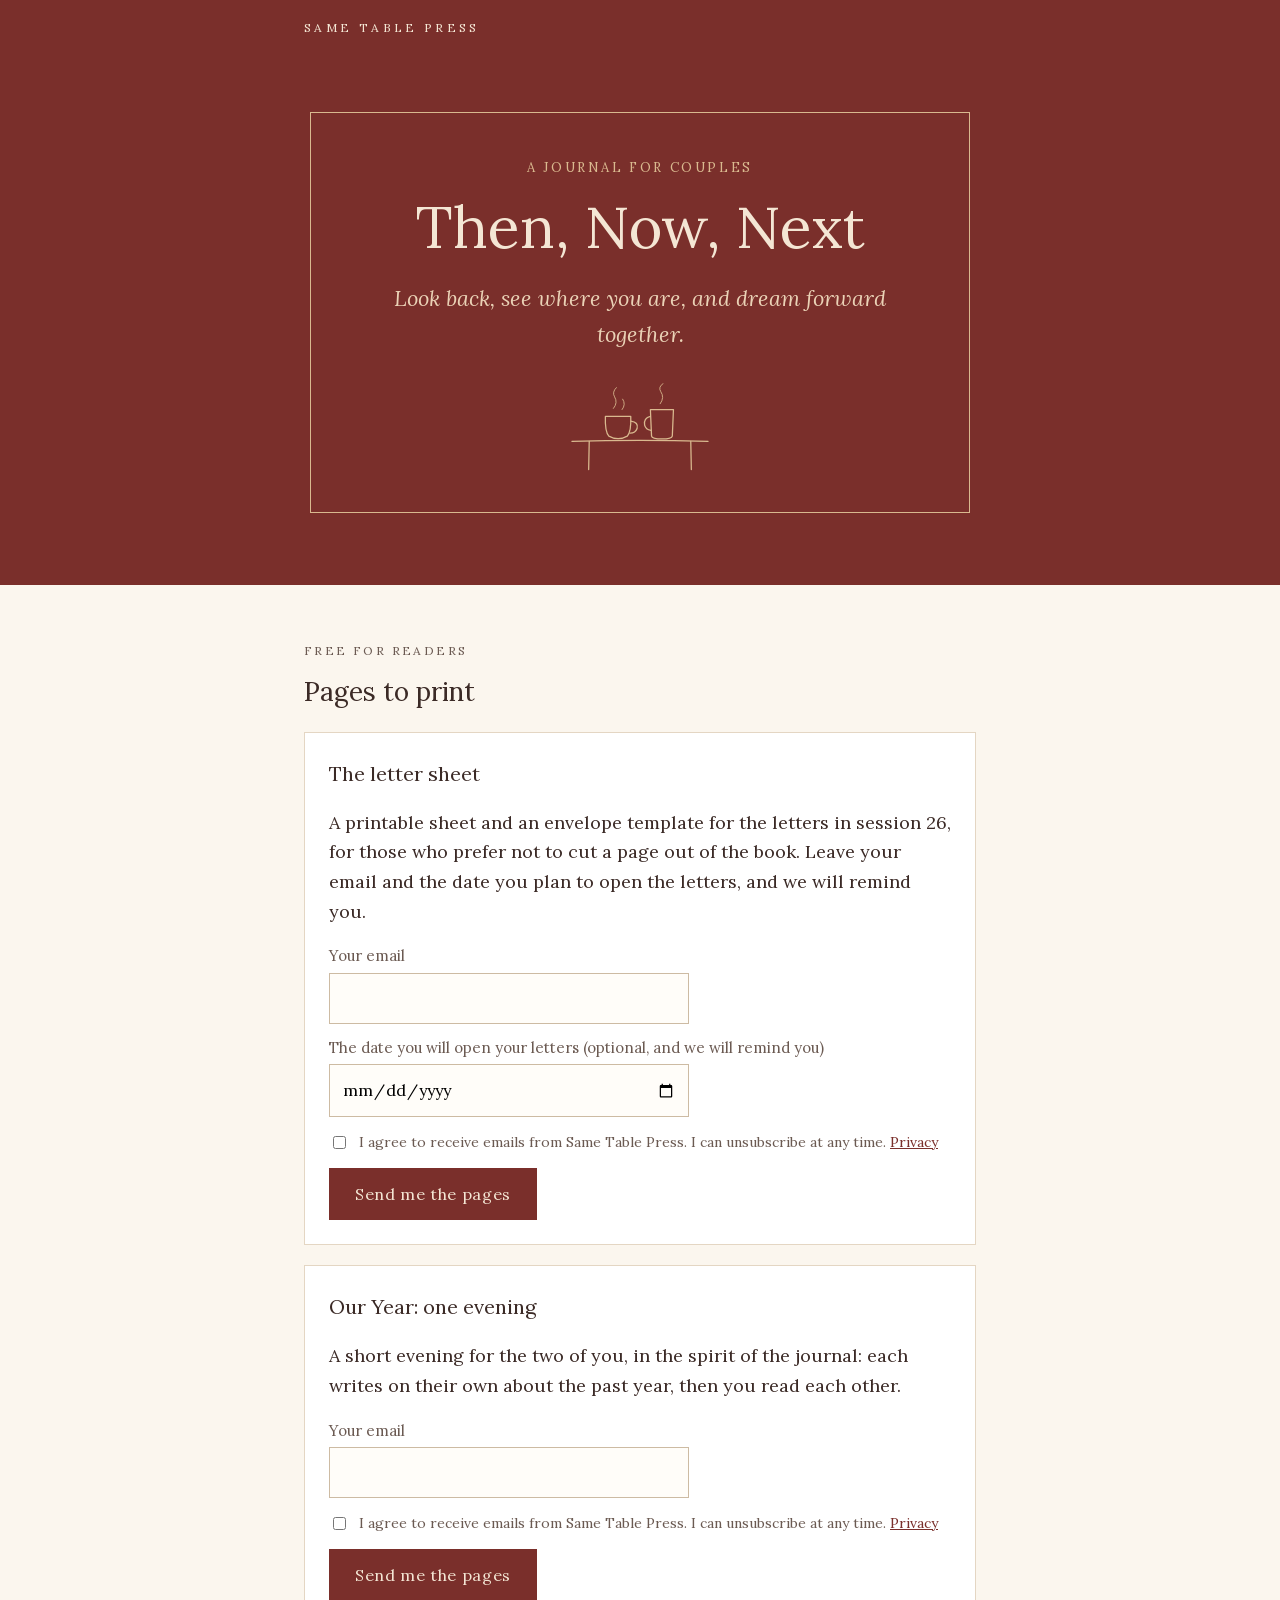
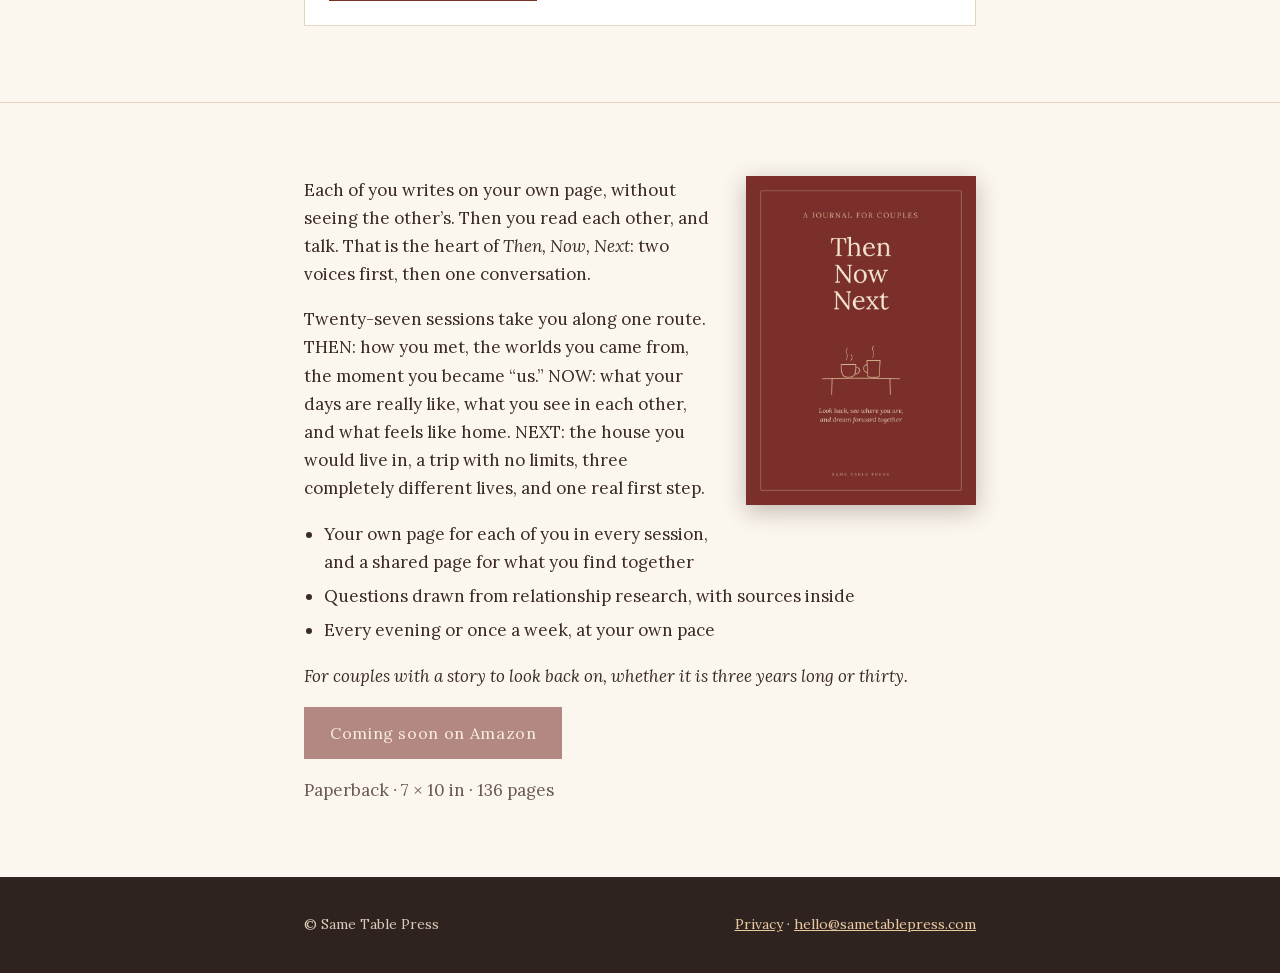
==== tnn/index.html @ 70d6d804 "Same Table Press site v5 (09.11.2026) Co-Authored-By: Claude Opus 5.5 <noreply@anthropic.com> Claude" ====
<!doctype html>
<html lang="en"><head><meta charset="utf-8">
<meta name="viewport" content="width=device-width,initial-scale=1">
<title>Then, Now, Next: A journal for couples | Same Table Press</title>
<meta name="description" content="Look back, see where you are, and dream forward together.">
<link rel="canonical" href="https://sametablepress.com/tnn/">
<meta property="og:title" content="Then, Now, Next: A journal for couples | Same Table Press"><meta property="og:description" content="Look back, see where you are, and dream forward together.">
<meta property="og:type" content="website"><meta property="og:url" content="https://sametablepress.com/tnn/">
<link rel="stylesheet" href="/assets/style.css">
</head><body>
<header class="top"><div class="wrap"><a href="/">Same Table Press</a></div></header>
<div class="hero"><div class="frame"><p class="tag">A journal for couples</p><h1>Then, Now, Next</h1><p class="lead">Look back, see where you are, and dream forward together.</p><svg class="cups" viewBox="0 0 260 155" fill="none" stroke="#d9b98f" stroke-width="2.2" stroke-linecap="round" stroke-linejoin="round" aria-hidden="true">
<path d="M12 101 Q130 98 248 101"/><path d="M42 101 L41 150"/><path d="M218 101 L219 150"/>
<path d="M70 58 Q69 84 76 92 Q92 101 108 92 Q115 84 114 58 Z"/><path d="M114 66 q14 2 11 13 q-3 8 -12 8"/>
<path d="M148 46 L150 92 Q151 97 168 97 Q185 97 186 92 L188 46 Z"/><path d="M148 58 q-12 3 -10 15 q2 8 11 9"/>
<path d="M84 44 q8 -10 2 -20 q-5 -8 3 -16" stroke-width="1.5"/><path d="M99 46 q7 -9 1 -18" stroke-width="1.5"/>
<path d="M165 36 q8 -11 1 -21 q-5 -8 4 -14" stroke-width="1.5"/></svg></div></div>
<main><section><div class="wrap"><p class="cap">Free for readers</p><h2>Pages to print</h2><div class="free"><h3>The letter sheet</h3><p>A printable sheet and an envelope template for the letters in session 26, for those who prefer not to cut a page out of the book. Leave your email and the date you plan to open the letters, and we will remind you.</p><form class="ml" name="get-letter" data-next="/tnn/free/">
<p class="hp"><label>Leave empty <input name="bot-field" tabindex="-1" autocomplete="off"></label></p>
<label for="e-get-letter">Your email</label><input type="email" id="e-get-letter" name="email" required autocomplete="email"><label for="d-get-letter">The date you will open your letters (optional, and we will remind you)</label><input type="date" id="d-get-letter" name="open_date">
<div class="consent"><input type="checkbox" id="c-get-letter" name="consent" value="yes" required><label for="c-get-letter" style="margin:0;font-size:14px">I agree to receive emails from Same Table Press. I can unsubscribe at any time. <a href="/privacy/">Privacy</a></label></div>
<button type="submit">Send me the pages</button> <span class="msg fine" role="alert"></span></form></div><div class="free"><h3>Our Year: one evening</h3><p>A short evening for the two of you, in the spirit of the journal: each writes on their own about the past year, then you read each other.</p><form class="ml" name="get-ouryear" data-next="/tnn/free/">
<p class="hp"><label>Leave empty <input name="bot-field" tabindex="-1" autocomplete="off"></label></p>
<label for="e-get-ouryear">Your email</label><input type="email" id="e-get-ouryear" name="email" required autocomplete="email">
<div class="consent"><input type="checkbox" id="c-get-ouryear" name="consent" value="yes" required><label for="c-get-ouryear" style="margin:0;font-size:14px">I agree to receive emails from Same Table Press. I can unsubscribe at any time. <a href="/privacy/">Privacy</a></label></div>
<button type="submit">Send me the pages</button> <span class="msg fine" role="alert"></span></form></div></div></section>
<section><div class="wrap prose">
<img class="coverbig" src="/assets/cover_tnn.png" alt="Cover of Then, Now, Next">
<p>Each of you writes on your own page, without seeing the other’s. Then you read each other, and talk. That is the heart of <i>Then, Now, Next</i>: two voices first, then one conversation.</p><p>Twenty-seven sessions take you along one route. THEN: how you met, the worlds you came from, the moment you became “us.” NOW: what your days are really like, what you see in each other, and what feels like home. NEXT: the house you would live in, a trip with no limits, three completely different lives, and one real first step.</p><ul class="pts"><li>Your own page for each of you in every session, and a shared page for what you find together</li><li>Questions drawn from relationship research, with sources inside</li><li>Every evening or once a week, at your own pace</li></ul><p><i>For couples with a story to look back on, whether it is three years long or thirty.</i></p>
<p><span class="btn" aria-disabled="true">Coming soon on Amazon</span></p><p class="fine">Paperback · 7 × 10 in · 136 pages</p></div></section></main>
<div class="pop" id="pop" role="dialog" aria-modal="true" aria-labelledby="pop-t"><div class="box">
<button class="x" type="button" aria-label="Close">×</button>
<p class="cap">Stay at the table</p><h2 id="pop-t">Free printable pages</h2>
<p style="margin:0 0 4px">Free pages for readers and quiet news from Same Table Press, a few times a year.</p>
<form class="ml" name="popup-subscribe" data-next="/tnn/free/">
<p class="hp"><label>Leave empty <input name="bot-field" tabindex="-1" autocomplete="off"></label></p>
<label for="e-popup-subscribe">Your email</label><input type="email" id="e-popup-subscribe" name="email" required autocomplete="email">
<div class="consent"><input type="checkbox" id="c-popup-subscribe" name="consent" value="yes" required><label for="c-popup-subscribe" style="margin:0;font-size:14px">I agree to receive emails from Same Table Press. I can unsubscribe at any time. <a href="/privacy/">Privacy</a></label></div>
<button type="submit">Send me the free pages</button> <span class="msg fine" role="alert"></span></form></div></div><script>
(function(){
var d=document.getElementById('pop'); if(!d) return;
var KEY='stp_pop', shown=false;
function seen(){try{return localStorage.getItem(KEY)==='1'}catch(e){return false}}
function mark(){try{localStorage.setItem(KEY,'1')}catch(e){}}
function open(){ if(shown||seen()) return; shown=true; d.classList.add('on'); var f=d.querySelector('input[type=email]'); if(f) f.focus(); }
function close(){ d.classList.remove('on'); mark(); }
d.addEventListener('click',function(e){ if(e.target===d) close(); });
d.querySelector('.x').addEventListener('click',close);
document.addEventListener('keydown',function(e){ if(e.key==='Escape') close(); });
d.querySelector('form').addEventListener('submit',mark);
setTimeout(open,20000);
document.addEventListener('mouseout',function(e){ if(!e.relatedTarget && e.clientY<=0 && performance.now()>8000) open(); });
})();
</script>
<script>
(function(){
var URL='https://assets.mailerlite.com/jsonp/2780472/forms/203648704294421733/subscribe';
fetch(URL.replace('/subscribe','/takel'),{mode:'no-cors'}).catch(function(){});
document.querySelectorAll('form.ml').forEach(function(f){
 f.addEventListener('submit',function(e){
  e.preventDefault();
  if(f.querySelector('[name=bot-field]').value) return;
  var btn=f.querySelector('button'), msg=f.querySelector('.msg');
  var dt=f.querySelector('input[type=date]'); 
  var fd=new FormData();
  fd.append('fields[email]',f.querySelector('input[type=email]').value.trim());
  if(dt && dt.value) fd.append('fields[open_date]',dt.value);
  fd.append('ml-submit','1'); fd.append('anticsrf','true');
  btn.disabled=true; msg.textContent='';
  fetch(URL,{method:'POST',body:fd,mode:'no-cors'}).then(function(){
    location.href=f.getAttribute('data-next');
  }).catch(function(){
    btn.disabled=false; msg.textContent='Something went wrong. Please try again, or write to hello@sametablepress.com.';
  });
 });
});
})();
</script>
<footer><div class="wrap"><div>© Same Table Press</div><div><a href="/privacy/">Privacy</a> · <a href="mailto:hello@sametablepress.com">hello@sametablepress.com</a></div></div></footer>
</body></html>
---- assets/style.css ----
@font-face{font-family:Lora;src:url(/assets/Lora.woff2);font-weight:400;font-display:swap}
@font-face{font-family:Lora;font-style:italic;src:url(/assets/Lora-Italic.woff2);font-weight:400;font-display:swap}
:root{--red:#7a2f2b;--gold:#d9b98f;--cream:#f4e6d4;--paper:#fbf6ee;--ink:#3b2a26;--soft:#6b5a52;--line:#e4d6c3}
*{box-sizing:border-box}
html{-webkit-text-size-adjust:100%}
body{margin:0;font-family:Lora,Georgia,serif;color:var(--ink);background:var(--paper);line-height:1.65;font-size:18px}
a{color:var(--red)}
.wrap{max-width:720px;margin:0 auto;padding:0 24px}
header.top{background:var(--red);color:var(--cream)}
header.top .wrap{display:flex;justify-content:space-between;align-items:center;padding-top:18px;padding-bottom:18px}
header.top a{color:var(--cream);text-decoration:none;letter-spacing:.28em;font-size:12px;text-transform:uppercase}
.hero{background:var(--red);color:var(--cream);text-align:center;padding:56px 24px 72px}
.hero .tag{letter-spacing:.2em;color:var(--gold);font-size:13px;text-transform:uppercase;margin:0 0 18px}
.hero h1{font-weight:500;font-size:clamp(34px,9vw,58px);line-height:1.1;margin:0 0 20px}
.hero p.lead{font-style:italic;font-size:clamp(18px,4.6vw,22px);color:#ead2b6;max-width:520px;margin:0 auto}
.cups{width:150px;height:auto;margin:30px auto 0;display:block}
.hero .frame{border:1px solid var(--gold);max-width:660px;margin:0 auto;padding:44px 20px 40px}
section{padding:56px 0}
section+section{border-top:1px solid var(--line)}
h2{font-weight:500;font-size:26px;margin:0 0 18px}
h3{font-weight:500;font-size:20px;margin:0 0 8px}
.cap{letter-spacing:.2em;text-transform:uppercase;font-size:12px;color:var(--soft);margin:0 0 10px}
.card{display:flex;gap:26px;align-items:center;background:#fff;border:1px solid var(--line);padding:22px;text-decoration:none;color:inherit}
.card img{width:130px;height:auto;display:block;box-shadow:0 4px 14px rgba(59,42,38,.25)}
.card h3{margin-top:0}
.card .go{color:var(--red);font-size:16px}
.btn,button{display:inline-block;background:var(--red);color:var(--cream);border:0;padding:13px 26px;font:inherit;font-size:16px;letter-spacing:.04em;text-decoration:none;cursor:pointer}
.btn.alt{background:transparent;color:var(--red);border:1px solid var(--red)}
.btn[aria-disabled=true]{opacity:.55;cursor:default}
ul.pts{padding-left:20px}
ul.pts li{margin:6px 0}
.coverbig{float:right;width:230px;margin:0 0 20px 28px;box-shadow:0 6px 22px rgba(59,42,38,.3)}
.free{background:#fff;border:1px solid var(--line);padding:24px;margin:0 0 20px}
.free .soon{color:var(--soft);font-style:italic;font-size:15px}
form{margin-top:14px}
label{display:block;font-size:15px;color:var(--soft);margin:12px 0 4px}
input[type=email],input[type=date]{width:100%;max-width:360px;padding:11px 12px;font:inherit;font-size:16px;border:1px solid #cdbba3;background:#fffdf9}
.consent{display:flex;gap:10px;align-items:flex-start;font-size:14px;color:var(--soft);margin:14px 0}
.consent input{margin-top:5px}
.hp{position:absolute;left:-9999px}
footer{background:#2f2320;color:#d9c9b6;padding:36px 0;font-size:14px}
footer a{color:#e8c9a0}
footer .wrap{display:flex;flex-wrap:wrap;gap:12px 28px;justify-content:space-between}
.fine{font-size:14px;color:var(--soft)}
.prose p,.prose li{font-size:17px}
.pop{position:fixed;inset:0;background:rgba(47,35,32,.55);display:none;align-items:center;justify-content:center;padding:20px;z-index:50}
.pop.on{display:flex}
.pop .box{background:var(--paper);max-width:440px;width:100%;padding:34px 28px 28px;position:relative;border-top:4px solid var(--red);max-height:92vh;overflow:auto}
.pop h2{font-size:24px;margin:0 0 10px}
.pop .x{position:absolute;top:6px;right:10px;background:none;color:var(--soft);padding:6px 10px;font-size:26px;line-height:1}
@media(max-width:560px){.card{flex-direction:column;text-align:center}.coverbig{float:none;display:block;margin:0 auto 24px}}
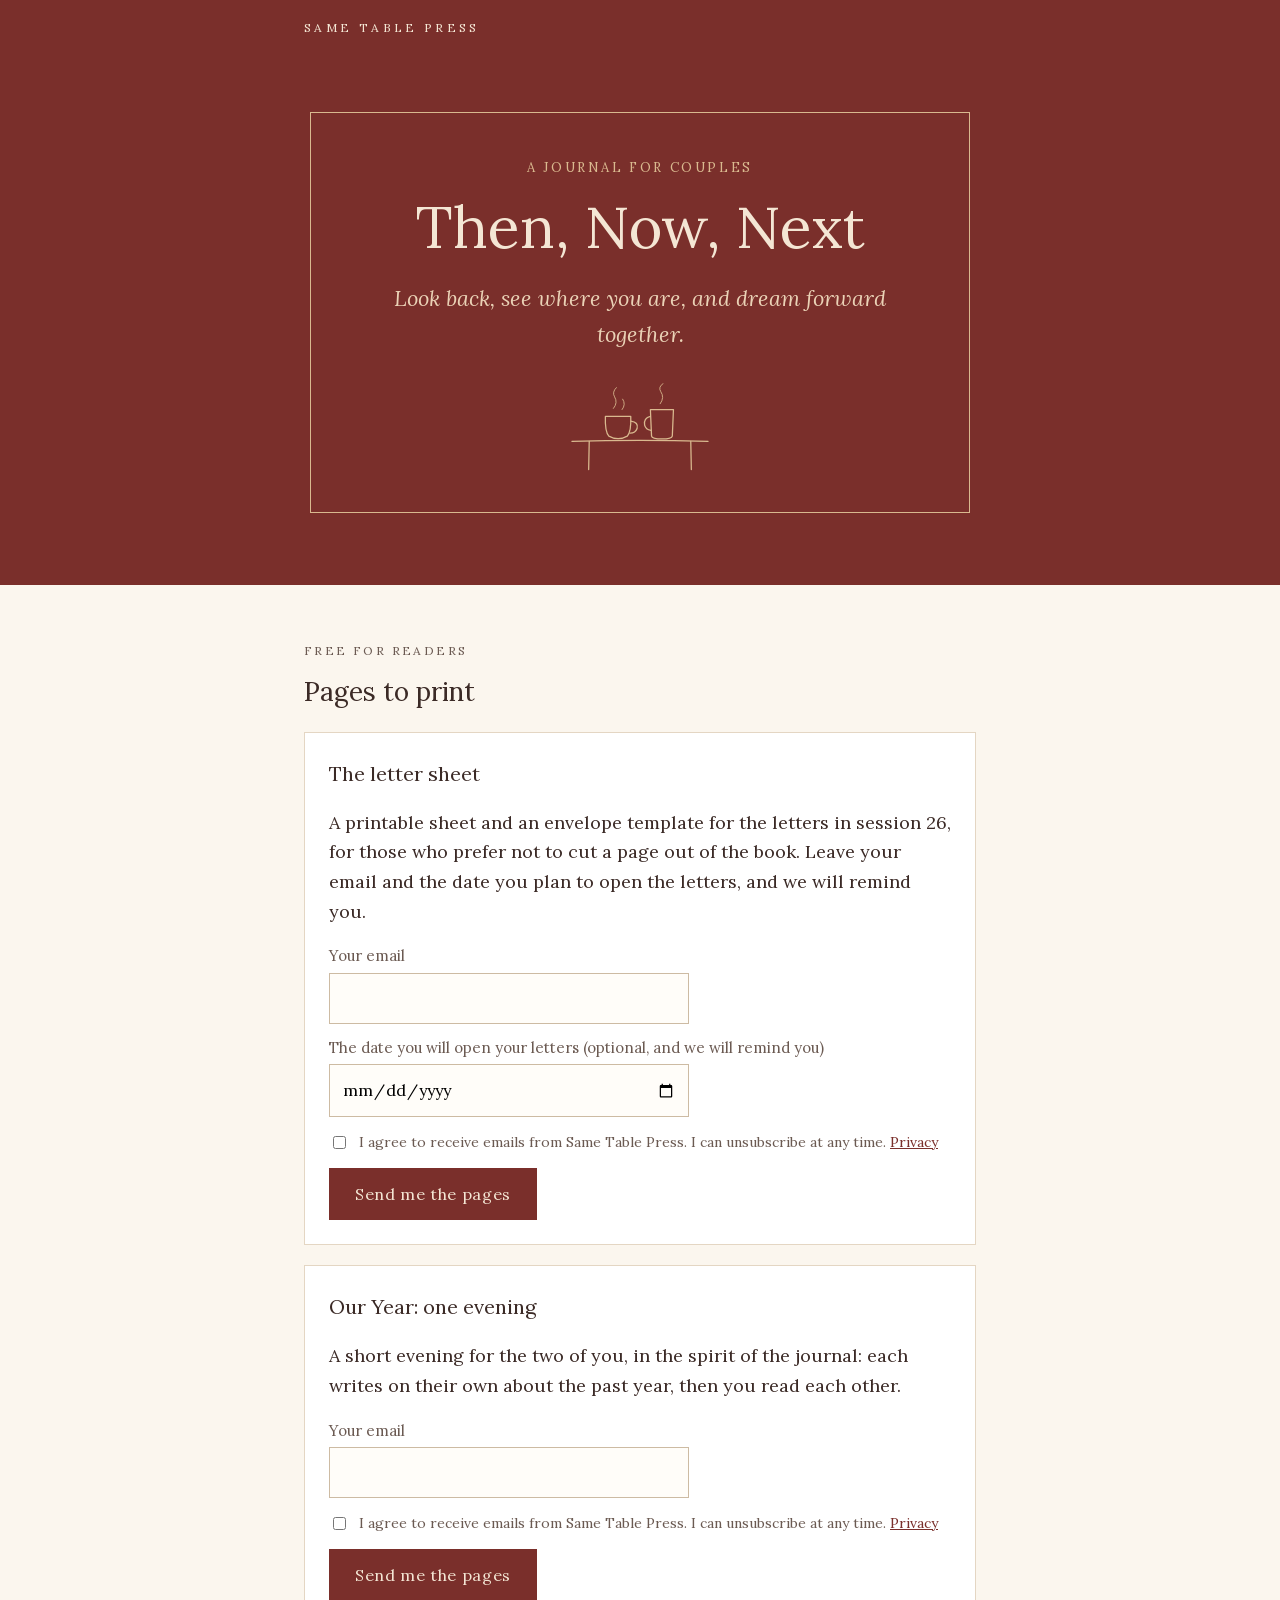
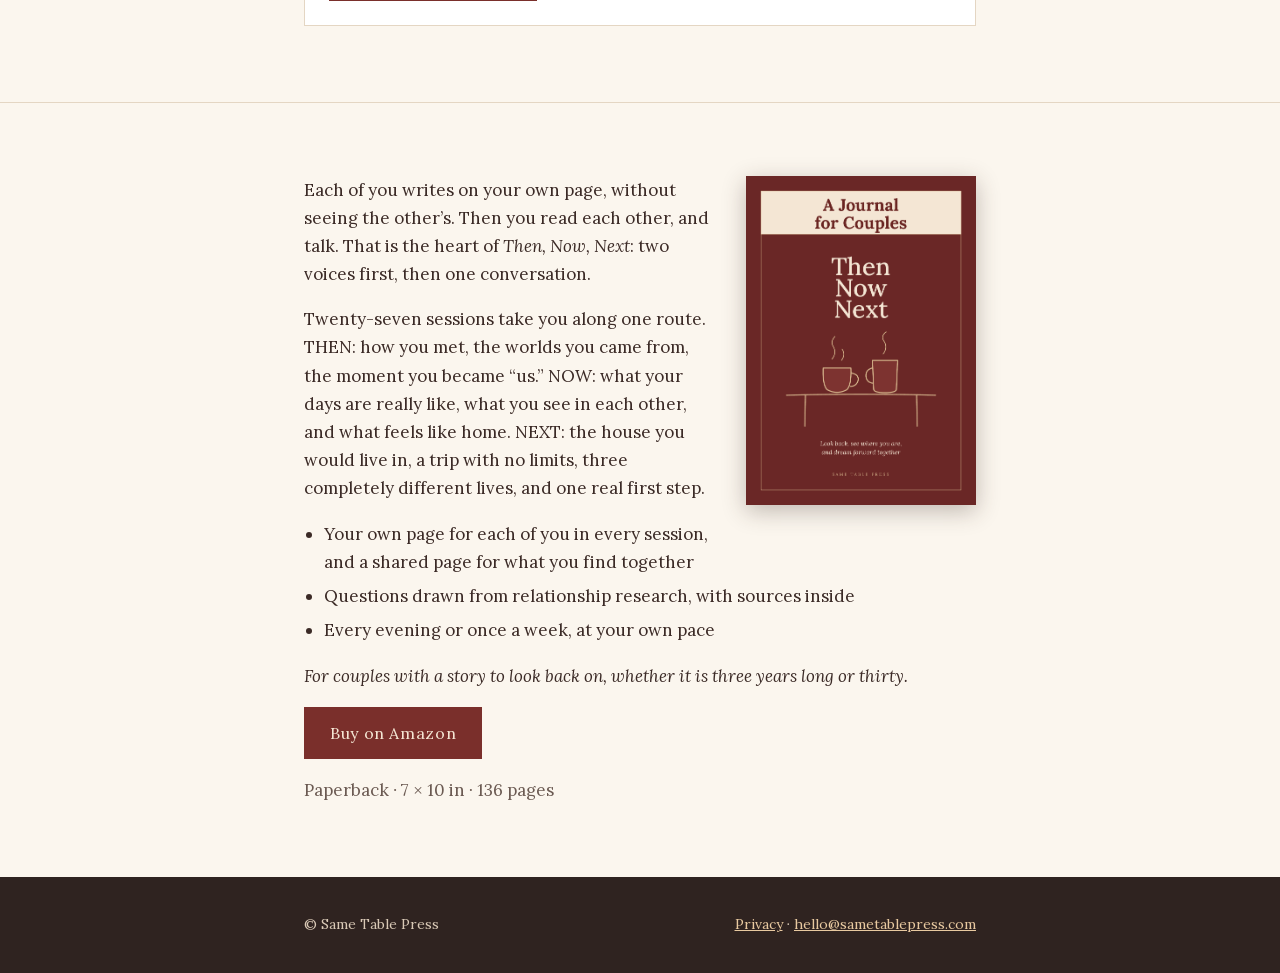
==== commit 3e7f553f: "tnn: Buy on Amazon link, cover v34, future-journals line without named relationships Co-Authored-By:" ====
--- a/tnn/index.html
+++ b/tnn/index.html
@@ -27,7 +27,7 @@
 <section><div class="wrap prose">
 <img class="coverbig" src="/assets/cover_tnn.png" alt="Cover of Then, Now, Next">
 <p>Each of you writes on your own page, without seeing the other’s. Then you read each other, and talk. That is the heart of <i>Then, Now, Next</i>: two voices first, then one conversation.</p><p>Twenty-seven sessions take you along one route. THEN: how you met, the worlds you came from, the moment you became “us.” NOW: what your days are really like, what you see in each other, and what feels like home. NEXT: the house you would live in, a trip with no limits, three completely different lives, and one real first step.</p><ul class="pts"><li>Your own page for each of you in every session, and a shared page for what you find together</li><li>Questions drawn from relationship research, with sources inside</li><li>Every evening or once a week, at your own pace</li></ul><p><i>For couples with a story to look back on, whether it is three years long or thirty.</i></p>
-<p><span class="btn" aria-disabled="true">Coming soon on Amazon</span></p><p class="fine">Paperback · 7 × 10 in · 136 pages</p></div></section></main>
+<p><a class="btn" href="https://www.amazon.com/dp/B0HR9FG8QD" target="_blank" rel="noopener">Buy on Amazon</a></p><p class="fine">Paperback · 7 × 10 in · 136 pages</p></div></section></main>
 <div class="pop" id="pop" role="dialog" aria-modal="true" aria-labelledby="pop-t"><div class="box">
 <button class="x" type="button" aria-label="Close">×</button>
 <p class="cap">Stay at the table</p><h2 id="pop-t">Free printable pages</h2>
